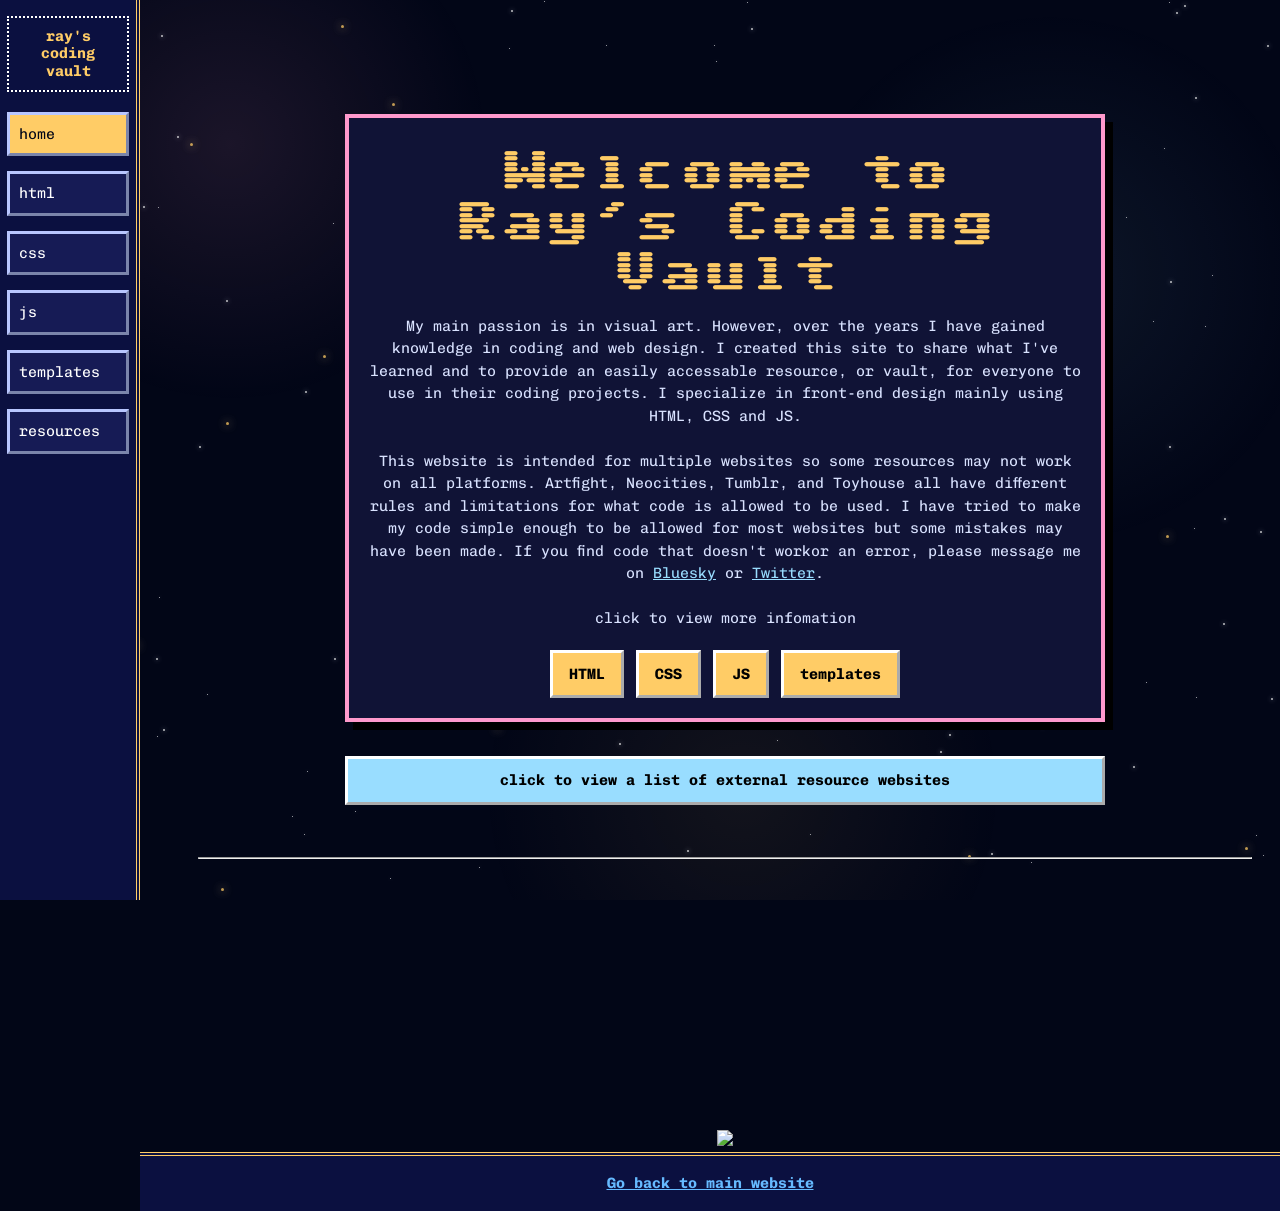
==== index.html @ 34740282 "Update index.html" ====
<!DOCTYPE html>
<html lang="en">
<head>
  <meta charset="UTF-8">
  <meta name="viewport" content="width=device-width, initial-scale=1.0">

  <title>Ray's Coding Vault</title>
<meta name="keywords" content="HTML, CSS, JavaScript, coding resources, beginner coding, website templates, Toyhouse coding, Neocities coding, art fight, af, th, nc, coding tips, web design, front-end development, coding tutorials, coding examples, code snippets, web resources">
  <meta property="og:title" content="Ray's Coding Vault">
  <meta property="og:description" content="A simple coding resource website for HTML, CSS, JS, templates, and web resources.">
  <meta property="og:image" content="assets/Screenshot 2026-05-08 at 1.49.26 AM.png">
  <meta property="og:url" content="https://hanabihenki.github.io/resources/index.html">
  <meta property="og:type" content="website">

  <meta name="twitter:card" content="summary_large_image">
  <meta name="twitter:title" content="Ray's Coding Vault">
  <meta name="twitter:description" content="A coding resource website for HTML, CSS, JS, templates, and web resources.">
  <meta name="twitter:image" content="assets/Screenshot 2026-05-08 at 1.49.26 AM.png">

  <link rel="stylesheet" href="style.css">
</head>
<body>
  <aside class="side-nav">
    <div class="nav-title">Ray's<br>Coding<br>Vault</div>
    <nav>
      <a class="active" href="index.html">home</a>
      <a class="" href="html.html">html</a>
      <a class="" href="css.html">css</a>
      <a class="" href="js.html">js</a>
      <a class="" href="templates.html">templates</a>
      <a class="" href="resources.html">resources</a>
    </nav>
  </aside>
  <div class="page-wrap">
    <main>
      <section class="home-page">
        <div class="welcome-box">
          <h1>Welcome to Ray's Coding Vault</h1>
          <p class="subtitle">
            My main passion is in visual art. However, over the years I have gained knowledge in coding and web design. I created this site to share what I've learned and to provide an easily accessable resource, or vault, for everyone to use in their coding projects. I specialize in front-end design mainly using HTML, CSS and JS.
            
            <br><br>
            This website is intended for multiple websites so some resources may not work on all platforms. Artfight, Neocities, Tumblr, and Toyhouse all have different rules and limitations for what code is allowed to be used. I have tried to make my code simple enough to be allowed for most websites but some mistakes may have been made. If you find code that doesn't workor an error, please message me on <a class="inline-links" href="https://bsky.app/profile/hanabihenki.bsky.social">Bluesky</a> or <a class="inline-links" href="https://x.com/azurazar">Twitter</a>.
            <br><br>
            click to view more infomation
          </p>

          <div class="home-buttons">
            <a href="html.html">HTML</a>
            <a href="css.html">CSS</a>
            <a href="js.html">JS</a>
            <a href="templates.html">templates</a>
          </div>
        </div>
        <a class="resource-bar" href="resources.html">click to view a list of external resource websites</a>
      </section>
      <br> <br>
<hr>
       <br>
    </main>
        <center>
<!-- Start HTML Code --><iframe style="WIDTH:500px;HEIGHT:200px;border:0px;" title="Guestbook" src="https://guestbook.me/start.html?uid=o2p8p86d1zdo" referrerpolicy="unsafe-url"></iframe><div id="sbLinks"><a href="https://guestbook.me">Guestbook Widget</a><br><a href="https://guestbook.me/NgaiChunCheung.png">Thousand Cranes</a>: 11069 Cranes, 161 Days, 22 Cities, Oct 2013 - Aug 2019 by Ngai Chun Cheung<br><a href="https://cheung.me">Ngai Chun Cheung</a>: Ngai Chun Cheung folded more than 10.000 origami cranes in less than 6 years<br><a href="https://www.youtube.com/watch?v=mFNoWV9h2Uo">Thousand Cranes</a>: Leaving a trail of thousand origami cranes by Ngai Chun Cheung (* 1986, Germany)<br><a href="https://www.youtube.com/user/CheungNgaiChun">YouTube</a><br><a href="https://www.facebook.com/ngaichuncheung/">Facebook</a><br><a href="https://x.com/NgaiChunCheung">Twitter/X</a><br><a href="https://checked.me">checked.me by Ngai Chun Cheung</a><br><a href="https://digitalisiert.com">digitalisiert.com by Ngai Chun Cheung</a><br><a href="https://bekleidet.com">bekleidet.com by Ngai Chun Cheung</a><br><a href="https://lounges.me">lounges.me by Ngai Chun Cheung</a></div><script>document.getElementById("sbLinks").style.display='none';</script><!-- End HTML Code -->
<br>
    
<a href="https://visitorbadge.io/status?path=https%3A%2F%2Fhanabihenki.github.io%2Fresources%2Findex.html"><img src="https://api.visitorbadge.io/api/visitors?path=https%3A%2F%2Fhanabihenki.github.io%2Fresources%2Findex.html&label=Total%20Visitors&labelColor=%23697689&countColor=%23263759&style=plastic" /></a>
</center>

    <footer><a href="https://hanabihenki.github.io/site/index.html">Go back to main website</a></footer>
  </div>
  <script src="script.js"></script>
</body>
</html>
---- style.css ----
@import url('https://fonts.googleapis.com/css2?family=Chivo+Mono:wght@400;500;700&family=Sixtyfour&display=swap');

* {
  box-sizing: border-box;
}

html, body {
  margin: 0;
  min-height: 100%;
}

html {
  background: #020617;
}

body {
  background: #020617;
  color: #fff7d6;
  font-family: "Chivo Mono", "Courier New", Courier, monospace;
  font-size: 15px;
  line-height: 1.5;
  cursor: url("data:image/svg+xml,%3Csvg xmlns='http://www.w3.org/2000/svg' width='28' height='28' viewBox='0 0 28 28'%3E%3Cpath fill='%23ffcc66' stroke='%23000' d='M14 1l3.6 8.4 9.1.8-6.9 6 2.1 8.9-7.9-4.7-7.9 4.7 2.1-8.9-6.9-6 9.1-.8z'/%3E%3C/svg%3E") 14 14, auto;
}

body::before {
  content: "";
  position: fixed;
  inset: 0;
  pointer-events: none;
  background:
    radial-gradient(circle at 18% 16%, rgba(255, 153, 204, 0.10), transparent 20%),
    radial-gradient(circle at 82% 31%, rgba(153, 221, 255, 0.08), transparent 22%),
    radial-gradient(circle at 58% 88%, rgba(255, 204, 102, 0.07), transparent 24%);
  z-index: 0;
}

#star-field {
  position: fixed;
  inset: 0;
  pointer-events: none;
  overflow: hidden;
  z-index: 0;
}

.star {
  position: absolute;
  width: var(--star-size, 2px);
  height: var(--star-size, 2px);
  background: #ffffff;
  border-radius: 50%;
  opacity: 0.75;
  box-shadow: 0 0 5px #ffffff;
  animation: star-flicker var(--star-speed, 2.5s) ease-in-out infinite alternate;
  animation-delay: var(--star-delay, 0s);
}

.star.big-star {
  background: #ffcc66;
  box-shadow: 0 0 8px #ffcc66, 0 0 14px #ffffff;
}

@keyframes star-flicker {
  0% { opacity: 0.12; transform: scale(0.7); }
  35% { opacity: 0.95; transform: scale(1.2); }
  65% { opacity: 0.38; transform: scale(0.92); }
  100% { opacity: 0.78; transform: scale(1.05); }
}

a, button {
  cursor: url("data:image/svg+xml,%3Csvg xmlns='http://www.w3.org/2000/svg' width='28' height='28' viewBox='0 0 28 28'%3E%3Cpath fill='%23ff99cc' stroke='%23000' d='M14 1l3.6 8.4 9.1.8-6.9 6 2.1 8.9-7.9-4.7-7.9 4.7 2.1-8.9-6.9-6 9.1-.8z'/%3E%3C/svg%3E") 14 14, pointer;
}

.side-nav {
  width: 140px;
  min-height: 100vh;
  position: fixed;
  left: 0;
  top: 0;
  background: #0b1040;
  border-right: 4px double #ffcc66;
  padding: 8px 7px;
  text-transform: lowercase;
  z-index: 3;
}

.nav-title {
  color: #ffcc66;
  font-weight: bold;
  text-align: center;
  margin: 8px 0 20px;
  border: 2px dotted #ffffff;
  padding: 10px;
  line-height: 1.15;
}

.side-nav a {
  display: block;
  color: #ffffff;
  background: #161b55;
  border: 3px outset #b8c6ff;
  padding: 8px 9px;
  margin-bottom: 15px;
  text-decoration: none;
}

.side-nav a:hover,
.side-nav a.active {
  color: #020617;
  background: #ffcc66;
}

.page-wrap {
  position: relative;
  z-index: 1;
  margin-left: 170px;
  width: calc(100% - 170px);
  min-height: 100vh;
  display: flex;
  flex-direction: column;
}

main {
  flex: 1;
  padding: 34px 28px;
}

.welcome-box {
  max-width: 760px;
  margin: 80px auto 34px;
  text-align: center;
  background: #101336;
  border: 4px solid #ff99cc;
  padding: 20px;
  box-shadow: 8px 8px 0 #000000;
}

.welcome-box h1 {
  font-family: "Sixtyfour", "Chivo Mono", "Courier New", monospace;
  font-size: 44px;
  margin: 10px 0;
  color: #ffcc66;
  line-height: 1.15;
  letter-spacing: 1px;
}

.subtitle {
  color: #d9e2ff;
  margin-bottom: 20px;
}

.home-buttons {
  display: flex;
  justify-content: center;
  flex-wrap: wrap;
  gap: 12px;
}

.home-buttons a,
.resource-bar {
  color: #000000;
  background: #ffcc66;
  border: 3px outset #ffffff;
  padding: 10px 16px;
  text-decoration: none;
  font-weight: bold;
}

.home-buttons a {
  position: relative;
  overflow: hidden;
  transition: transform 0.18s ease, background-color 0.18s ease, box-shadow 0.18s ease;
}

.home-buttons a::before {
  content: "★";
  position: absolute;
  left: -18px;
  top: 50%;
  color: #ffffff;
  text-shadow: 0 0 6px #ffffff;
  transform: translateY(-50%);
}

.home-buttons a:hover,
.home-buttons a:focus-visible {
  background: #ff99cc;
  transform: translateY(-4px) rotate(-2deg);
  box-shadow: 4px 4px 0 #000000, 0 0 12px #ffcc66;
}

/* .home-buttons a:hover::before,
.home-buttons a:focus-visible::before {
  animation: star-slide 0.7s linear infinite;
}

@keyframes star-slide {
  from { left: -18px; }
  to { left: calc(100% + 10px); }
} */

.resource-bar {
  display: block;
  max-width: 760px;
  margin: 0 auto;
  text-align: center;
  background: #99ddff;
}

.resource-bar:hover,
.resource-bar:focus-visible {
  background: #ffcc66;
  outline: 2px dotted #ffffff;
  outline-offset: 4px;
}

.page-title {
  font-family: "Sixtyfour", "Chivo Mono", "Courier New", monospace;
  text-align: center;
  font-size: 56px;
  margin: 12px auto;
  letter-spacing: 2px;
  text-transform: uppercase;
  text-shadow: 3px 3px #000000;
  line-height: 1.1;
}

.html-title { color: #ff9966; }
.css-title { color: #99ddff; }
.js-title { color: #fff066; }
.templates-title { color: #d6a0ff; }
.resources-title { color: #99ffcc; }

.intro {
  max-width: 860px;
  margin: 0 auto 30px;
  background: #101336;
  border: 2px dotted #ffffff;
  padding: 12px;
  line-height: 1.5;
}

.card-grid {
  display: grid;
  grid-template-columns: 1fr;
  gap: 28px;
}

@media (min-width: 701px) {
  .card-grid {
    grid-template-columns: repeat(2, minmax(0, 1fr));
    gap: 30px;
  }
}

@media (min-width: 1400px) {
  .card-grid {
    grid-template-columns: repeat(3, minmax(0, 1fr));
    gap: 32px;
  }
}

.code-card {
  background: #101336;
  border: 4px solid #ffffff;
  padding: 10px;
}

.code-card.html { border-color: #ff9966; }
.code-card.css { border-color: #99ddff; }
.code-card.js { border-color: #fff066; }
.code-card.templates { border-color: #d6a0ff; }

.inner-border {
  min-height: 100%;
  border: 2px dotted #ffffff;
  padding: 16px;
}

.code-card h2 {
  text-align: left;
  margin: 0 0 10px;
  font-size: 20px;
  color: #ffcc66;
}

.code-card p {
  color: #f5edff;
  line-height: 1.45;
}

.sample-image {
  display: block;
  width: 100%;
  max-height: 220px;
  overflow: auto;
  object-fit: cover;
  border: 2px solid #99ddff;
  margin: 14px 0;
  background: #353e66;
  padding: 12px;
}

.code-box {
  display: block;
  width: 100%;
  text-align: left;
  color: #d6ffd6;
  background: #020617;
  border: 2px inset #99ddff;
  padding: 10px;
  margin-top: 14px;
  font-family: "Courier New", Courier, monospace;
}

.code-box:hover,
.code-box:focus-visible {
  outline: 2px dotted #ffcc66;
  outline-offset: 3px;
}

.copy-note {
  display: block;
  color: #ffcc66;
  font-size: 12px;
  margin-bottom: 6px;
  font-family: "Chivo Mono", "Courier New", Courier, monospace;
}

pre {
  white-space: pre-wrap;
  word-break: break-word;
  margin: 0;
  font-size: 13px;
}

.resource-list {
  max-width: 900px;
  margin: 0 auto;
}

.resource-box {
  background: #101336;
  border: 3px solid #99ffcc;
  margin-bottom: 14px;
  padding: 12px;
}

.resource-box h2 {
  margin: 0 0 8px;
  color: #ffcc66;
  text-transform: lowercase;
}

.resource-box a {
  color: #99ddff;
}

.resource-box a:hover {
  background: #ffcc66;
  color: #000000;
}

footer {
  text-align: center;
  padding: 16px;
  background: #0b1040;
  border-top: 4px double #ffcc66;
  margin-left: -30px;
}

footer a {
  color: #66baff;
  font-weight: bold;
}

@media (max-width: 700px) {
  body {
    font-size: 14px;
  }

  .side-nav {
    position: static;
    width: 100%;
    min-height: auto;
    border-right: 0;
    border-bottom: 4px double #ffcc66;
  }

  .nav-title {
    margin: 4px 0 12px;
  }

  .side-nav nav {
    display: grid;
    grid-template-columns: 1fr 1fr 1fr;
    gap: 4px;
  }

  .side-nav a {
    margin-bottom: 0;
    text-align: center;
    padding: 7px 8px;
  }

  .page-wrap {
    margin-left: 0;
    width: 100%;
  }

  footer {
    margin-left: 0;
  }

  main {
    padding: 22px 12px;
  }

  .welcome-box {
    margin: 28px auto 22px;
    padding: 14px;
    box-shadow: 5px 5px 0 #000000;
  }

  .welcome-box h1,
  .page-title {
    font-size: 31px;
  }

  .home-buttons {
    display: grid;
    grid-template-columns: 1fr;
  }

  .home-buttons a,
  .resource-bar {
    width: 100%;
    display: block;
  }

  .card-grid {
    grid-template-columns: 1fr;
    gap: 22px;
  }

  .sample-image {
    max-height: 260px;
  }
}

@media (max-width: 390px) {
  .side-nav nav {
    grid-template-columns: 1fr;
  }

  .welcome-box h1,
  .page-title {
    font-size: 26px;
  }
}

@media (prefers-reduced-motion: reduce) {
  .star,
  .home-buttons a,
  .home-buttons a::before {
    animation: none !important;
    transition: none !important;
  }
}

/* link colors when using a href tag in the html */

.inline-links {
  color: #99ddff;
}

.inline-links:visited {
  color: #d6a0ff;
}

.inline-links:hover {
  color: #ffcc66;
  background: #0b1040;
}

.inline-links:active {
  color: #ff99cc;
}


.code-details {
  margin-top: 14px;
}

.code-details summary {
  display: inline-block;
  background: #18245c;
  color: #ffcc66;
  border: 2px outset #99ddff;
  padding: 8px 12px;
  font-weight: bold;
  cursor: pointer;
}

.code-details summary:hover {
  background: #24327a;
  color: #ffffff;
}

.code-details .code-box {
  margin-top: 10px;
}
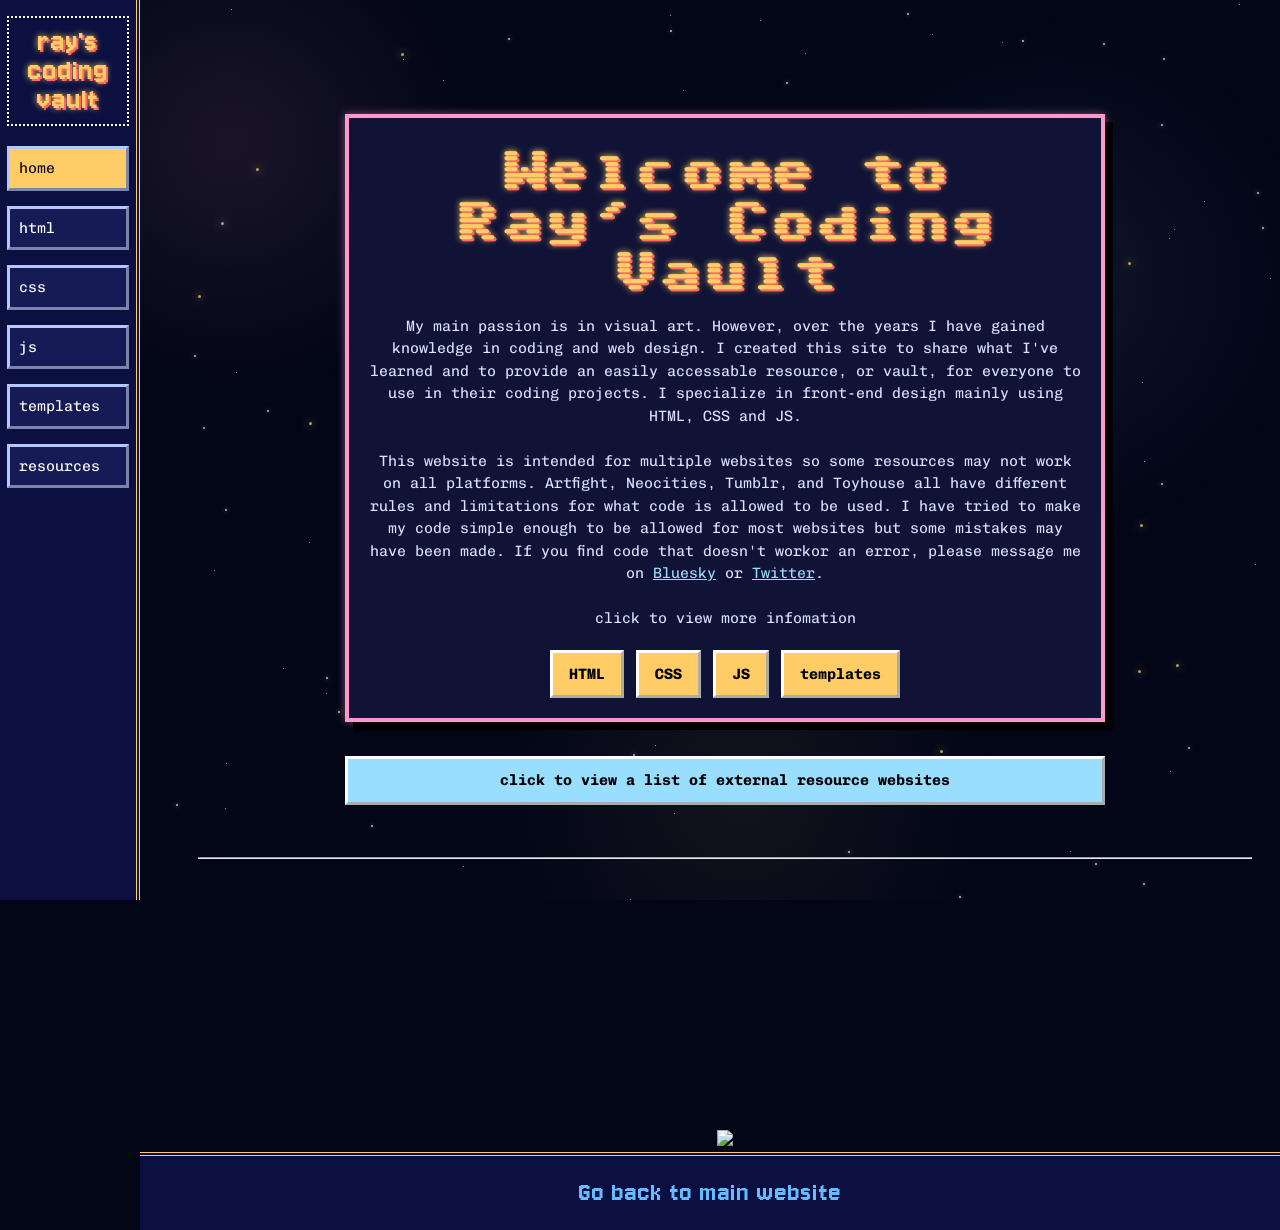
==== commit 76916e36: "commit" ====
--- a/index.html
+++ b/index.html
@@ -3,6 +3,9 @@
 <head>
   <meta charset="UTF-8">
   <meta name="viewport" content="width=device-width, initial-scale=1.0">
+
+  <link rel="icon" href="assets/raylogo-32.png" type="image/png">
+<link rel="apple-touch-icon" href="assets/raylogo-180.png">
 
   <title>Ray's Coding Vault</title>
 <meta name="keywords" content="HTML, CSS, JavaScript, coding resources, beginner coding, website templates, Toyhouse coding, Neocities coding, art fight, af, th, nc, coding tips, web design, front-end development, coding tutorials, coding examples, code snippets, web resources">
@@ -69,4 +72,4 @@
   </div>
   <script src="script.js"></script>
 </body>
-</html>
+</html>
--- a/style.css
+++ b/style.css
@@ -1,4 +1,4 @@
-@import url('https://fonts.googleapis.com/css2?family=Chivo+Mono:wght@400;500;700&family=Sixtyfour&display=swap');
+@import url('https://fonts.googleapis.com/css2?family=Chivo+Mono:wght@400;500;700&family=Jersey+10&family=Sixtyfour&display=swap');
 
 * {
   box-sizing: border-box;
@@ -85,12 +85,16 @@
 
 .nav-title {
   color: #ffcc66;
-  font-weight: bold;
+  font-family: "Jersey 10", "Chivo Mono", "Courier New", monospace;
+  font-size: 32px;
+  font-weight: normal;
   text-align: center;
+  text-shadow: #ff6666 2px 2px, #ffcc66 0 0 6px;
   margin: 8px 0 20px;
   border: 2px dotted #ffffff;
   padding: 10px;
-  line-height: 1.15;
+  line-height: 0.9;
+  letter-spacing: 1px;
 }
 
 .side-nav a {
@@ -131,7 +135,10 @@
   background: #101336;
   border: 4px solid #ff99cc;
   padding: 20px;
-  box-shadow: 8px 8px 0 #000000;
+  box-shadow:
+    8px 8px 0 #000000,
+    0 0 8px rgba(255, 153, 204, 0.45);
+  animation: border-glow 5s linear infinite;
 }
 
 .welcome-box h1 {
@@ -139,8 +146,11 @@
   font-size: 44px;
   margin: 10px 0;
   color: #ffcc66;
+  
   line-height: 1.15;
   letter-spacing: 1px;
+  text-shadow: #ff6666 2px 2px, #ffcc66 0 0 6px;
+
 }
 
 .subtitle {
@@ -220,7 +230,9 @@
   margin: 12px auto;
   letter-spacing: 2px;
   text-transform: uppercase;
-  text-shadow: 3px 3px #000000;
+  text-shadow:
+    3px 3px #000000,
+    0 0 5px currentColor;
   line-height: 1.1;
 }
 
@@ -262,7 +274,39 @@
 .code-card {
   background: #101336;
   border: 4px solid #ffffff;
-  padding: 10px;
+  padding: 5px;
+  box-shadow:
+    0 0 6px rgba(255, 255, 255, 0.22),
+    0 0 10px rgba(255, 204, 102, 0.22);
+  animation: border-glow 5s linear infinite;
+}
+
+@keyframes border-glow {
+  0% {
+    box-shadow:
+      0 0 5px rgba(255, 153, 204, 0.45),
+      0 0 10px rgba(255, 153, 204, 0.22);
+  }
+  25% {
+    box-shadow:
+      0 0 5px rgba(255, 204, 102, 0.45),
+      0 0 10px rgba(255, 204, 102, 0.22);
+  }
+  50% {
+    box-shadow:
+      0 0 5px rgba(153, 221, 255, 0.45),
+      0 0 10px rgba(153, 221, 255, 0.22);
+  }
+  75% {
+    box-shadow:
+      0 0 5px rgba(214, 160, 255, 0.45),
+      0 0 10px rgba(214, 160, 255, 0.22);
+  }
+  100% {
+    box-shadow:
+      0 0 5px rgba(255, 153, 204, 0.45),
+      0 0 10px rgba(255, 153, 204, 0.22);
+  }
 }
 
 .code-card.html { border-color: #ff9966; }
@@ -281,6 +325,9 @@
   margin: 0 0 10px;
   font-size: 20px;
   color: #ffcc66;
+  text-shadow:
+    2px 2px #000000,
+    0 0 4px #ffcc66;
 }
 
 .code-card p {
@@ -366,11 +413,20 @@
   background: #0b1040;
   border-top: 4px double #ffcc66;
   margin-left: -30px;
+  font-family: "Jersey 10", "Chivo Mono", "Courier New", monospace;
+  font-size: 28px;
+  letter-spacing: 1px;
 }
 
 footer a {
   color: #66baff;
-  font-weight: bold;
+  font-weight: normal;
+  text-decoration: none;
+}
+
+footer a:hover {
+  color: #ffcc66;
+  text-decoration: underline;
 }
 
 @media (max-width: 700px) {
@@ -418,7 +474,9 @@
   .welcome-box {
     margin: 28px auto 22px;
     padding: 14px;
-    box-shadow: 5px 5px 0 #000000;
+    box-shadow:
+      5px 5px 0 #000000,
+      0 0 7px rgba(255, 153, 204, 0.35);
   }
 
   .welcome-box h1,
@@ -461,7 +519,9 @@
 @media (prefers-reduced-motion: reduce) {
   .star,
   .home-buttons a,
-  .home-buttons a::before {
+  .home-buttons a::before,
+  .welcome-box,
+  .code-card {
     animation: none !important;
     transition: none !important;
   }
@@ -485,7 +545,6 @@
 .inline-links:active {
   color: #ff99cc;
 }
-
 
 .code-details {
   margin-top: 14px;
@@ -508,4 +567,33 @@
 
 .code-details .code-box {
   margin-top: 10px;
+}
+
+.resource-jump-buttons {
+  max-width: 900px;
+  margin: 0 auto 24px;
+  text-align: center;
+  background: #101336;
+  border: 2px dotted #ffcc66;
+  padding: 12px;
+}
+
+.resource-jump-buttons a {
+  display: inline-block;
+  color: #020617;
+  background: #99ddff;
+  border: 3px outset #ffffff;
+  padding: 8px 10px;
+  margin: 4px;
+  text-decoration: none;
+  font-weight: bold;
+  transition: transform 0.18s ease, background-color 0.18s ease, box-shadow 0.18s ease;
+}
+
+.resource-jump-buttons a:hover,
+.resource-jump-buttons a:focus-visible {
+  background: #ff99cc;
+  color: #000000;
+  transform: translateY(-4px) rotate(-2deg);
+  box-shadow: 4px 4px 0 #000000, 0 0 12px #ffcc66;
 }
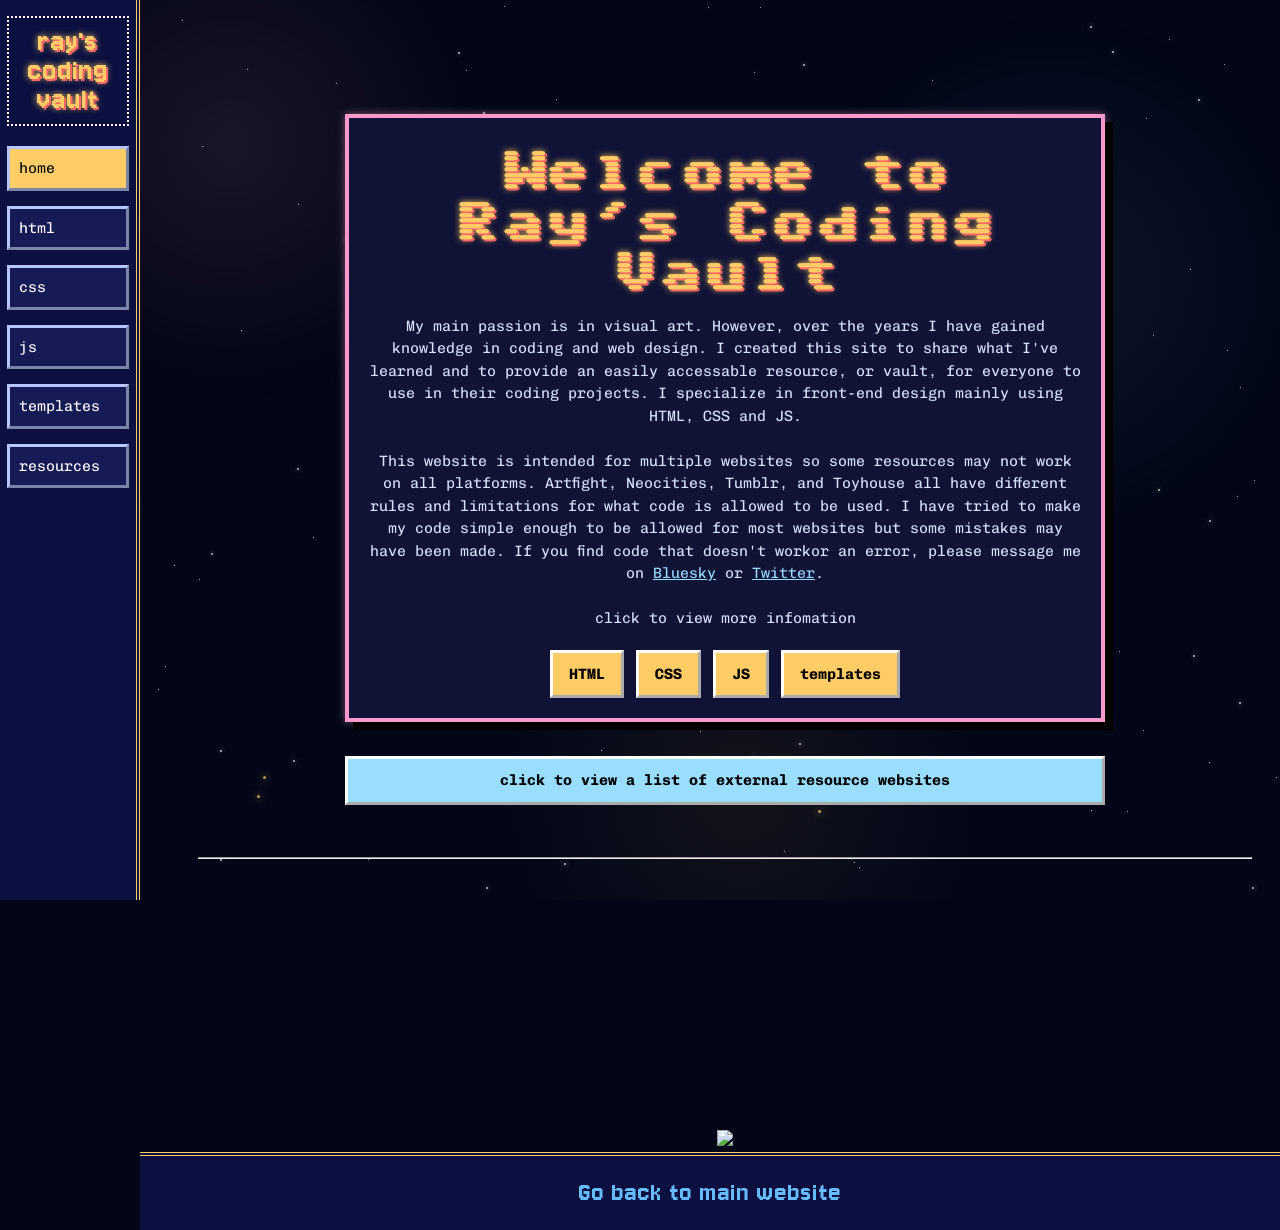
==== commit 7d6b54c4: "Update index.html" ====
--- a/index.html
+++ b/index.html
@@ -68,8 +68,15 @@
 <a href="https://visitorbadge.io/status?path=https%3A%2F%2Fhanabihenki.github.io%2Fresources%2Findex.html"><img src="https://api.visitorbadge.io/api/visitors?path=https%3A%2F%2Fhanabihenki.github.io%2Fresources%2Findex.html&label=Total%20Visitors&labelColor=%23697689&countColor=%23263759&style=plastic" /></a>
 </center>
 
-    <footer><a href="https://hanabihenki.github.io/site/index.html">Go back to main website</a></footer>
+    <footer>
+      <a href="https://hanabihenki.github.io/site/index.html">Go back to main website</a>
+    </footer>
   </div>
+
+  <a class="back-to-top" href="#top" title="Back to top">
+    <i class="fa-solid fa-circle-arrow-up"></i>
+  </a>
+
   <script src="script.js"></script>
 </body>
-</html>+</html>
--- a/style.css
+++ b/style.css
@@ -596,4 +596,33 @@
   color: #000000;
   transform: translateY(-4px) rotate(-2deg);
   box-shadow: 4px 4px 0 #000000, 0 0 12px #ffcc66;
-}+}
+
+.back-to-top {
+  position: fixed;
+  right: 18px;
+  bottom: 18px;
+  z-index: 10;
+  color: #ffcc66;
+  background: none;
+  border: none;
+  padding: 0;
+  font-size: 34px;
+  text-decoration: none;
+  text-shadow:
+    2px 2px #000000,
+    0 0 6px #ffcc66,
+    0 0 12px #ff99cc;
+  transition: transform 0.18s ease, color 0.18s ease, text-shadow 0.18s ease;
+}
+
+.back-to-top:hover,
+.back-to-top:focus-visible {
+  color: #ff99cc;
+  background: none;
+  transform: translateY(-4px) rotate(-8deg);
+  text-shadow:
+    2px 2px #000000,
+    0 0 8px #ff99cc,
+    0 0 14px #ffcc66;
+}
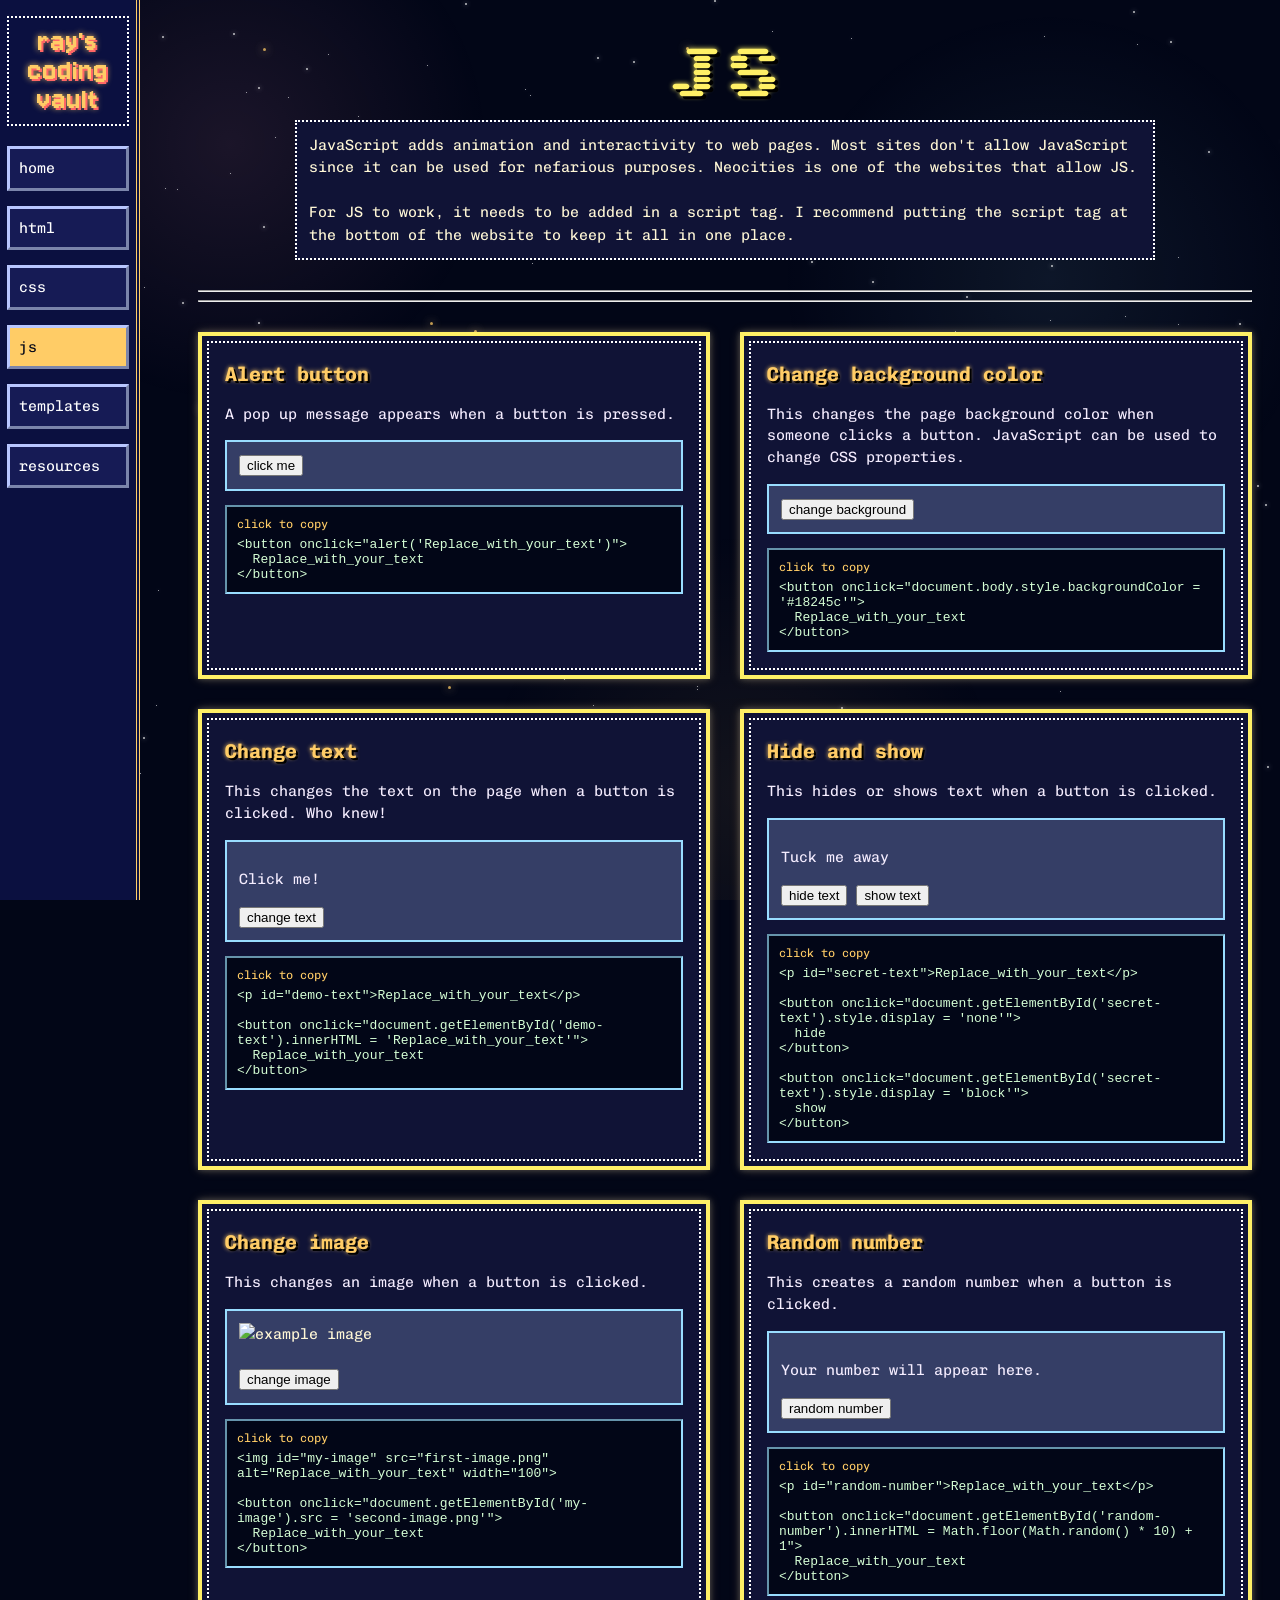
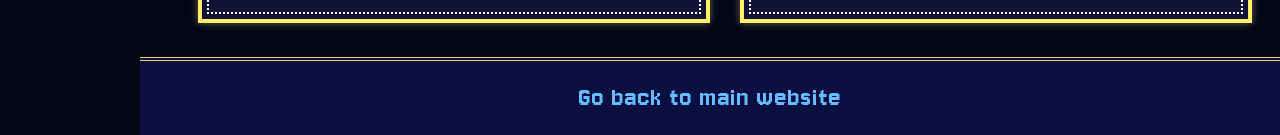
==== commit 8bc3492d: "Update index.html with JavaScript examples" ====
--- a/index.html
+++ b/index.html
@@ -4,70 +4,193 @@
   <meta charset="UTF-8">
   <meta name="viewport" content="width=device-width, initial-scale=1.0">
 
-  <link rel="icon" href="assets/raylogo-32.png" type="image/png">
+<link rel="icon" href="assets/raylogo-32.png" type="image/png">
 <link rel="apple-touch-icon" href="assets/raylogo-180.png">
 
   <title>Ray's Coding Vault</title>
-<meta name="keywords" content="HTML, CSS, JavaScript, coding resources, beginner coding, website templates, Toyhouse coding, Neocities coding, art fight, af, th, nc, coding tips, web design, front-end development, coding tutorials, coding examples, code snippets, web resources">
+  <meta name="keywords" content="HTML, CSS, JavaScript, coding resources, beginner coding, website templates, Toyhouse coding, Neocities coding, art fight, af, th, nc, coding tips, web design, front-end development, coding tutorials, coding examples, code snippets, web resources">
   <meta property="og:title" content="Ray's Coding Vault">
   <meta property="og:description" content="A simple coding resource website for HTML, CSS, JS, templates, and web resources.">
-  <meta property="og:image" content="assets/Screenshot 2026-05-08 at 1.49.26 AM.png">
+  <meta property="og:image" content="assets/Screenshot 2026-05-08 at 1.49.26 AM.png">
   <meta property="og:url" content="https://hanabihenki.github.io/resources/index.html">
   <meta property="og:type" content="website">
 
   <meta name="twitter:card" content="summary_large_image">
   <meta name="twitter:title" content="Ray's Coding Vault">
   <meta name="twitter:description" content="A coding resource website for HTML, CSS, JS, templates, and web resources.">
-  <meta name="twitter:image" content="assets/Screenshot 2026-05-08 at 1.49.26 AM.png">
+  <meta name="twitter:image" content="assets/Screenshot 2026-05-08 at 1.49.26 AM.png">
 
   <link rel="stylesheet" href="style.css">
 </head>
 <body>
+  <div id="star-field"></div>
+
   <aside class="side-nav">
     <div class="nav-title">Ray's<br>Coding<br>Vault</div>
     <nav>
-      <a class="active" href="index.html">home</a>
+      <a class="" href="index.html">home</a>
       <a class="" href="html.html">html</a>
       <a class="" href="css.html">css</a>
-      <a class="" href="js.html">js</a>
+      <a class="active" href="js.html">js</a>
       <a class="" href="templates.html">templates</a>
       <a class="" href="resources.html">resources</a>
     </nav>
   </aside>
+
   <div class="page-wrap">
     <main>
-      <section class="home-page">
-        <div class="welcome-box">
-          <h1>Welcome to Ray's Coding Vault</h1>
-          <p class="subtitle">
-            My main passion is in visual art. However, over the years I have gained knowledge in coding and web design. I created this site to share what I've learned and to provide an easily accessable resource, or vault, for everyone to use in their coding projects. I specialize in front-end design mainly using HTML, CSS and JS.
-            
-            <br><br>
-            This website is intended for multiple websites so some resources may not work on all platforms. Artfight, Neocities, Tumblr, and Toyhouse all have different rules and limitations for what code is allowed to be used. I have tried to make my code simple enough to be allowed for most websites but some mistakes may have been made. If you find code that doesn't workor an error, please message me on <a class="inline-links" href="https://bsky.app/profile/hanabihenki.bsky.social">Bluesky</a> or <a class="inline-links" href="https://x.com/azurazar">Twitter</a>.
-            <br><br>
-            click to view more infomation
-          </p>
-
-          <div class="home-buttons">
-            <a href="html.html">HTML</a>
-            <a href="css.html">CSS</a>
-            <a href="js.html">JS</a>
-            <a href="templates.html">templates</a>
-          </div>
-        </div>
-        <a class="resource-bar" href="resources.html">click to view a list of external resource websites</a>
-      </section>
-      <br> <br>
-<hr>
-       <br>
+      <h1 class="page-title js-title">JS</h1>
+      <p class="intro">JavaScript adds animation and interactivity to web pages. Most sites don't allow JavaScript since it can be used for nefarious purposes. Neocities is one of the websites that allow JS.
+<br><br>
+For JS to work, it needs to be added in a script tag. I recommend putting the script tag at the bottom of the website to keep it all in one place.
+      </p>
+
+      <hr><hr><br>
+
+      <div class="card-grid">
+
+        <article class="code-card js">
+          <div class="inner-border">
+            <h2>Alert button</h2>
+            <p>A pop up message appears when a button is pressed.</p>
+
+            <div class="sample-image">
+              <button type="button" onclick="alert('Ahh! Scary pop up!')">
+                click me
+              </button>
+            </div>
+
+            <button class="code-box" type="button">
+              <span class="copy-note">click to copy</span>
+              <pre><code>&lt;button onclick=&quot;alert('Replace_with_your_text')&quot;&gt;
+  Replace_with_your_text
+&lt;/button&gt;</code></pre>
+            </button>
+          </div>
+        </article>
+
+        <article class="code-card js">
+          <div class="inner-border">
+            <h2>Change background color</h2>
+            <p>This changes the page background color when someone clicks a button. JavaScript can be used to change CSS properties.</p>
+
+            <div class="sample-image">
+              <button type="button" onclick="document.body.style.backgroundColor = '#18245c'">
+                change background
+              </button>
+            </div>
+
+            <button class="code-box" type="button">
+              <span class="copy-note">click to copy</span>
+              <pre><code>&lt;button onclick=&quot;document.body.style.backgroundColor = '#18245c'&quot;&gt;
+  Replace_with_your_text
+&lt;/button&gt;</code></pre>
+            </button>
+          </div>
+        </article>
+
+        <article class="code-card js">
+          <div class="inner-border">
+            <h2>Change text</h2>
+            <p>This changes the text on the page when a button is clicked. Who knew!</p>
+
+            <div class="sample-image">
+              <p id="demo-text">Click me!</p>
+              <button type="button" onclick="document.getElementById('demo-text').innerHTML = 'Ahhh! No! Change it back!'">
+                change text
+              </button>
+            </div>
+
+            <button class="code-box" type="button">
+              <span class="copy-note">click to copy</span>
+              <pre><code>&lt;p id=&quot;demo-text&quot;&gt;Replace_with_your_text&lt;/p&gt;
+
+&lt;button onclick=&quot;document.getElementById('demo-text').innerHTML = 'Replace_with_your_text'&quot;&gt;
+  Replace_with_your_text
+&lt;/button&gt;</code></pre>
+            </button>
+          </div>
+        </article>
+
+        <article class="code-card js">
+          <div class="inner-border">
+            <h2>Hide and show</h2>
+            <p>This hides or shows text when a button is clicked.</p>
+
+            <div class="sample-image">
+              <p id="secret-text">Tuck me away</p>
+              <button type="button" onclick="document.getElementById('secret-text').style.display = 'none'">
+                hide text
+              </button>
+              <button type="button" onclick="document.getElementById('secret-text').style.display = 'block'">
+                show text
+              </button>
+            </div>
+
+            <button class="code-box" type="button">
+              <span class="copy-note">click to copy</span>
+              <pre><code>&lt;p id=&quot;secret-text&quot;&gt;Replace_with_your_text&lt;/p&gt;
+
+&lt;button onclick=&quot;document.getElementById('secret-text').style.display = 'none'&quot;&gt;
+  hide
+&lt;/button&gt;
+
+&lt;button onclick=&quot;document.getElementById('secret-text').style.display = 'block'&quot;&gt;
+  show
+&lt;/button&gt;</code></pre>
+            </button>
+          </div>
+        </article>
+
+        <article class="code-card js">
+          <div class="inner-border">
+            <h2>Change image</h2>
+            <p>This changes an image when a button is clicked. </p>
+
+            <div class="sample-image">
+              <img id="change-image-demo" src="https://hanabihenki.github.io/site/assets/classy-wink-stay-classy.gif" alt="example image" width="100">
+              <br><br>
+              <button type="button" onclick="document.getElementById('change-image-demo').src = 'https://static.wikia.nocookie.net/jerma-lore/images/e/ef/Soypogsundae.png'">
+                change image
+              </button>
+            </div>
+
+            <button class="code-box" type="button">
+              <span class="copy-note">click to copy</span>
+              <pre><code>&lt;img id=&quot;my-image&quot; src=&quot;first-image.png&quot; alt=&quot;Replace_with_your_text&quot; width=&quot;100&quot;&gt;
+
+&lt;button onclick=&quot;document.getElementById('my-image').src = 'second-image.png'&quot;&gt;
+  Replace_with_your_text
+&lt;/button&gt;</code></pre>
+            </button>
+          </div>
+        </article>
+
+        <article class="code-card js">
+          <div class="inner-border">
+            <h2>Random number</h2>
+            <p>This creates a random number when a button is clicked.</p>
+
+            <div class="sample-image">
+              <p id="random-number">Your number will appear here.</p>
+              <button type="button" onclick="document.getElementById('random-number').innerHTML = Math.floor(Math.random() * 10) + 1">
+                random number
+              </button>
+            </div>
+
+            <button class="code-box" type="button">
+              <span class="copy-note">click to copy</span>
+              <pre><code>&lt;p id=&quot;random-number&quot;&gt;Replace_with_your_text&lt;/p&gt;
+
+&lt;button onclick=&quot;document.getElementById('random-number').innerHTML = Math.floor(Math.random() * 10) + 1&quot;&gt;
+  Replace_with_your_text
+&lt;/button&gt;</code></pre>
+            </button>
+          </div>
+        </article>
+
+      </div>
     </main>
-        <center>
-<!-- Start HTML Code --><iframe style="WIDTH:500px;HEIGHT:200px;border:0px;" title="Guestbook" src="https://guestbook.me/start.html?uid=o2p8p86d1zdo" referrerpolicy="unsafe-url"></iframe><div id="sbLinks"><a href="https://guestbook.me">Guestbook Widget</a><br><a href="https://guestbook.me/NgaiChunCheung.png">Thousand Cranes</a>: 11069 Cranes, 161 Days, 22 Cities, Oct 2013 - Aug 2019 by Ngai Chun Cheung<br><a href="https://cheung.me">Ngai Chun Cheung</a>: Ngai Chun Cheung folded more than 10.000 origami cranes in less than 6 years<br><a href="https://www.youtube.com/watch?v=mFNoWV9h2Uo">Thousand Cranes</a>: Leaving a trail of thousand origami cranes by Ngai Chun Cheung (* 1986, Germany)<br><a href="https://www.youtube.com/user/CheungNgaiChun">YouTube</a><br><a href="https://www.facebook.com/ngaichuncheung/">Facebook</a><br><a href="https://x.com/NgaiChunCheung">Twitter/X</a><br><a href="https://checked.me">checked.me by Ngai Chun Cheung</a><br><a href="https://digitalisiert.com">digitalisiert.com by Ngai Chun Cheung</a><br><a href="https://bekleidet.com">bekleidet.com by Ngai Chun Cheung</a><br><a href="https://lounges.me">lounges.me by Ngai Chun Cheung</a></div><script>document.getElementById("sbLinks").style.display='none';</script><!-- End HTML Code -->
-<br>
-    
-<a href="https://visitorbadge.io/status?path=https%3A%2F%2Fhanabihenki.github.io%2Fresources%2Findex.html"><img src="https://api.visitorbadge.io/api/visitors?path=https%3A%2F%2Fhanabihenki.github.io%2Fresources%2Findex.html&label=Total%20Visitors&labelColor=%23697689&countColor=%23263759&style=plastic" /></a>
-</center>
-
     <footer>
       <a href="https://hanabihenki.github.io/site/index.html">Go back to main website</a>
     </footer>
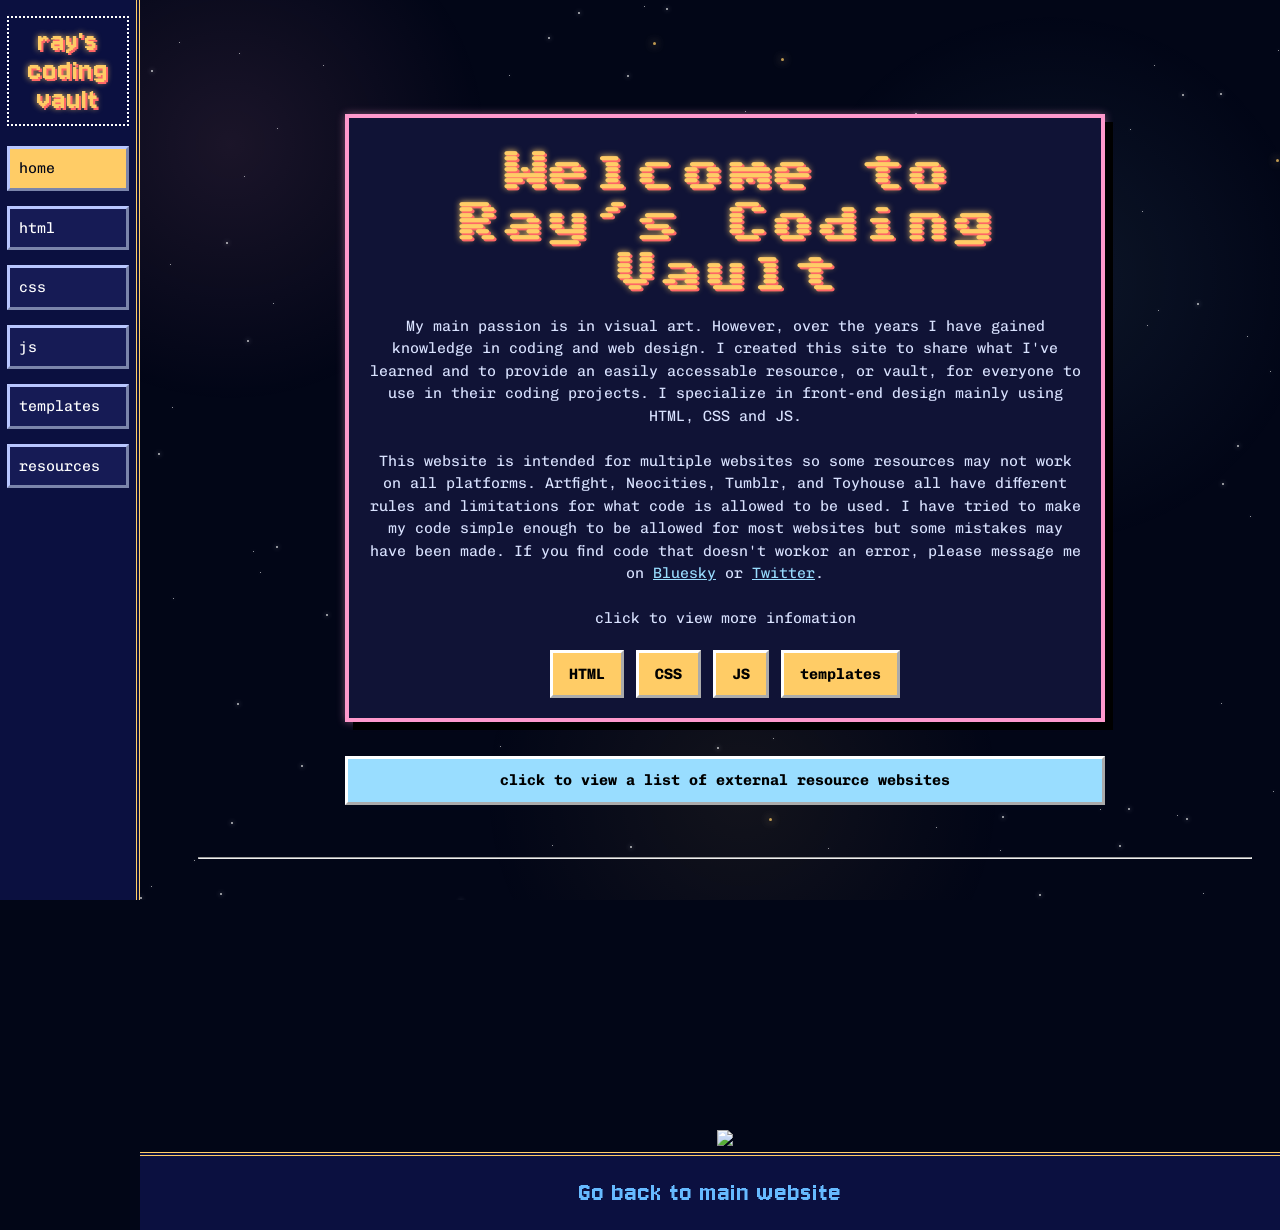
==== commit bc91b8d1: "Update index.html" ====
--- a/index.html
+++ b/index.html
@@ -4,193 +4,70 @@
   <meta charset="UTF-8">
   <meta name="viewport" content="width=device-width, initial-scale=1.0">
 
-<link rel="icon" href="assets/raylogo-32.png" type="image/png">
+  <link rel="icon" href="assets/raylogo-32.png" type="image/png">
 <link rel="apple-touch-icon" href="assets/raylogo-180.png">
 
   <title>Ray's Coding Vault</title>
-  <meta name="keywords" content="HTML, CSS, JavaScript, coding resources, beginner coding, website templates, Toyhouse coding, Neocities coding, art fight, af, th, nc, coding tips, web design, front-end development, coding tutorials, coding examples, code snippets, web resources">
+<meta name="keywords" content="HTML, CSS, JavaScript, coding resources, beginner coding, website templates, Toyhouse coding, Neocities coding, art fight, af, th, nc, coding tips, web design, front-end development, coding tutorials, coding examples, code snippets, web resources">
   <meta property="og:title" content="Ray's Coding Vault">
   <meta property="og:description" content="A simple coding resource website for HTML, CSS, JS, templates, and web resources.">
-  <meta property="og:image" content="assets/Screenshot 2026-05-08 at 1.49.26 AM.png">
+  <meta property="og:image" content="assets/Screenshot 2026-05-08 at 1.49.26 AM.png">
   <meta property="og:url" content="https://hanabihenki.github.io/resources/index.html">
   <meta property="og:type" content="website">
 
   <meta name="twitter:card" content="summary_large_image">
   <meta name="twitter:title" content="Ray's Coding Vault">
   <meta name="twitter:description" content="A coding resource website for HTML, CSS, JS, templates, and web resources.">
-  <meta name="twitter:image" content="assets/Screenshot 2026-05-08 at 1.49.26 AM.png">
+  <meta name="twitter:image" content="assets/Screenshot 2026-05-08 at 1.49.26 AM.png">
 
   <link rel="stylesheet" href="style.css">
 </head>
 <body>
-  <div id="star-field"></div>
-
   <aside class="side-nav">
     <div class="nav-title">Ray's<br>Coding<br>Vault</div>
     <nav>
-      <a class="" href="index.html">home</a>
+      <a class="active" href="index.html">home</a>
       <a class="" href="html.html">html</a>
       <a class="" href="css.html">css</a>
-      <a class="active" href="js.html">js</a>
+      <a class="" href="js.html">js</a>
       <a class="" href="templates.html">templates</a>
       <a class="" href="resources.html">resources</a>
     </nav>
   </aside>
-
   <div class="page-wrap">
     <main>
-      <h1 class="page-title js-title">JS</h1>
-      <p class="intro">JavaScript adds animation and interactivity to web pages. Most sites don't allow JavaScript since it can be used for nefarious purposes. Neocities is one of the websites that allow JS.
-<br><br>
-For JS to work, it needs to be added in a script tag. I recommend putting the script tag at the bottom of the website to keep it all in one place.
-      </p>
+      <section class="home-page">
+        <div class="welcome-box">
+          <h1>Welcome to Ray's Coding Vault</h1>
+          <p class="subtitle">
+            My main passion is in visual art. However, over the years I have gained knowledge in coding and web design. I created this site to share what I've learned and to provide an easily accessable resource, or vault, for everyone to use in their coding projects. I specialize in front-end design mainly using HTML, CSS and JS.
+            
+            <br><br>
+            This website is intended for multiple websites so some resources may not work on all platforms. Artfight, Neocities, Tumblr, and Toyhouse all have different rules and limitations for what code is allowed to be used. I have tried to make my code simple enough to be allowed for most websites but some mistakes may have been made. If you find code that doesn't workor an error, please message me on <a class="inline-links" href="https://bsky.app/profile/hanabihenki.bsky.social">Bluesky</a> or <a class="inline-links" href="https://x.com/azurazar">Twitter</a>.
+            <br><br>
+            click to view more infomation
+          </p>
 
-      <hr><hr><br>
+          <div class="home-buttons">
+            <a href="html.html">HTML</a>
+            <a href="css.html">CSS</a>
+            <a href="js.html">JS</a>
+            <a href="templates.html">templates</a>
+          </div>
+        </div>
+        <a class="resource-bar" href="resources.html">click to view a list of external resource websites</a>
+      </section>
+      <br> <br>
+<hr>
+       <br>
+    </main>
+        <center>
+<!-- Start HTML Code --><iframe style="WIDTH:500px;HEIGHT:200px;border:0px;" title="Guestbook" src="https://guestbook.me/start.html?uid=o2p8p86d1zdo" referrerpolicy="unsafe-url"></iframe><div id="sbLinks"><a href="https://guestbook.me">Guestbook Widget</a><br><a href="https://guestbook.me/NgaiChunCheung.png">Thousand Cranes</a>: 11069 Cranes, 161 Days, 22 Cities, Oct 2013 - Aug 2019 by Ngai Chun Cheung<br><a href="https://cheung.me">Ngai Chun Cheung</a>: Ngai Chun Cheung folded more than 10.000 origami cranes in less than 6 years<br><a href="https://www.youtube.com/watch?v=mFNoWV9h2Uo">Thousand Cranes</a>: Leaving a trail of thousand origami cranes by Ngai Chun Cheung (* 1986, Germany)<br><a href="https://www.youtube.com/user/CheungNgaiChun">YouTube</a><br><a href="https://www.facebook.com/ngaichuncheung/">Facebook</a><br><a href="https://x.com/NgaiChunCheung">Twitter/X</a><br><a href="https://checked.me">checked.me by Ngai Chun Cheung</a><br><a href="https://digitalisiert.com">digitalisiert.com by Ngai Chun Cheung</a><br><a href="https://bekleidet.com">bekleidet.com by Ngai Chun Cheung</a><br><a href="https://lounges.me">lounges.me by Ngai Chun Cheung</a></div><script>document.getElementById("sbLinks").style.display='none';</script><!-- End HTML Code -->
+<br>
+    
+<a href="https://visitorbadge.io/status?path=https%3A%2F%2Fhanabihenki.github.io%2Fresources%2Findex.html"><img src="https://api.visitorbadge.io/api/visitors?path=https%3A%2F%2Fhanabihenki.github.io%2Fresources%2Findex.html&label=Total%20Visitors&labelColor=%23697689&countColor=%23263759&style=plastic" /></a>
+</center>
 
-      <div class="card-grid">
-
-        <article class="code-card js">
-          <div class="inner-border">
-            <h2>Alert button</h2>
-            <p>A pop up message appears when a button is pressed.</p>
-
-            <div class="sample-image">
-              <button type="button" onclick="alert('Ahh! Scary pop up!')">
-                click me
-              </button>
-            </div>
-
-            <button class="code-box" type="button">
-              <span class="copy-note">click to copy</span>
-              <pre><code>&lt;button onclick=&quot;alert('Replace_with_your_text')&quot;&gt;
-  Replace_with_your_text
-&lt;/button&gt;</code></pre>
-            </button>
-          </div>
-        </article>
-
-        <article class="code-card js">
-          <div class="inner-border">
-            <h2>Change background color</h2>
-            <p>This changes the page background color when someone clicks a button. JavaScript can be used to change CSS properties.</p>
-
-            <div class="sample-image">
-              <button type="button" onclick="document.body.style.backgroundColor = '#18245c'">
-                change background
-              </button>
-            </div>
-
-            <button class="code-box" type="button">
-              <span class="copy-note">click to copy</span>
-              <pre><code>&lt;button onclick=&quot;document.body.style.backgroundColor = '#18245c'&quot;&gt;
-  Replace_with_your_text
-&lt;/button&gt;</code></pre>
-            </button>
-          </div>
-        </article>
-
-        <article class="code-card js">
-          <div class="inner-border">
-            <h2>Change text</h2>
-            <p>This changes the text on the page when a button is clicked. Who knew!</p>
-
-            <div class="sample-image">
-              <p id="demo-text">Click me!</p>
-              <button type="button" onclick="document.getElementById('demo-text').innerHTML = 'Ahhh! No! Change it back!'">
-                change text
-              </button>
-            </div>
-
-            <button class="code-box" type="button">
-              <span class="copy-note">click to copy</span>
-              <pre><code>&lt;p id=&quot;demo-text&quot;&gt;Replace_with_your_text&lt;/p&gt;
-
-&lt;button onclick=&quot;document.getElementById('demo-text').innerHTML = 'Replace_with_your_text'&quot;&gt;
-  Replace_with_your_text
-&lt;/button&gt;</code></pre>
-            </button>
-          </div>
-        </article>
-
-        <article class="code-card js">
-          <div class="inner-border">
-            <h2>Hide and show</h2>
-            <p>This hides or shows text when a button is clicked.</p>
-
-            <div class="sample-image">
-              <p id="secret-text">Tuck me away</p>
-              <button type="button" onclick="document.getElementById('secret-text').style.display = 'none'">
-                hide text
-              </button>
-              <button type="button" onclick="document.getElementById('secret-text').style.display = 'block'">
-                show text
-              </button>
-            </div>
-
-            <button class="code-box" type="button">
-              <span class="copy-note">click to copy</span>
-              <pre><code>&lt;p id=&quot;secret-text&quot;&gt;Replace_with_your_text&lt;/p&gt;
-
-&lt;button onclick=&quot;document.getElementById('secret-text').style.display = 'none'&quot;&gt;
-  hide
-&lt;/button&gt;
-
-&lt;button onclick=&quot;document.getElementById('secret-text').style.display = 'block'&quot;&gt;
-  show
-&lt;/button&gt;</code></pre>
-            </button>
-          </div>
-        </article>
-
-        <article class="code-card js">
-          <div class="inner-border">
-            <h2>Change image</h2>
-            <p>This changes an image when a button is clicked. </p>
-
-            <div class="sample-image">
-              <img id="change-image-demo" src="https://hanabihenki.github.io/site/assets/classy-wink-stay-classy.gif" alt="example image" width="100">
-              <br><br>
-              <button type="button" onclick="document.getElementById('change-image-demo').src = 'https://static.wikia.nocookie.net/jerma-lore/images/e/ef/Soypogsundae.png'">
-                change image
-              </button>
-            </div>
-
-            <button class="code-box" type="button">
-              <span class="copy-note">click to copy</span>
-              <pre><code>&lt;img id=&quot;my-image&quot; src=&quot;first-image.png&quot; alt=&quot;Replace_with_your_text&quot; width=&quot;100&quot;&gt;
-
-&lt;button onclick=&quot;document.getElementById('my-image').src = 'second-image.png'&quot;&gt;
-  Replace_with_your_text
-&lt;/button&gt;</code></pre>
-            </button>
-          </div>
-        </article>
-
-        <article class="code-card js">
-          <div class="inner-border">
-            <h2>Random number</h2>
-            <p>This creates a random number when a button is clicked.</p>
-
-            <div class="sample-image">
-              <p id="random-number">Your number will appear here.</p>
-              <button type="button" onclick="document.getElementById('random-number').innerHTML = Math.floor(Math.random() * 10) + 1">
-                random number
-              </button>
-            </div>
-
-            <button class="code-box" type="button">
-              <span class="copy-note">click to copy</span>
-              <pre><code>&lt;p id=&quot;random-number&quot;&gt;Replace_with_your_text&lt;/p&gt;
-
-&lt;button onclick=&quot;document.getElementById('random-number').innerHTML = Math.floor(Math.random() * 10) + 1&quot;&gt;
-  Replace_with_your_text
-&lt;/button&gt;</code></pre>
-            </button>
-          </div>
-        </article>
-
-      </div>
-    </main>
     <footer>
       <a href="https://hanabihenki.github.io/site/index.html">Go back to main website</a>
     </footer>
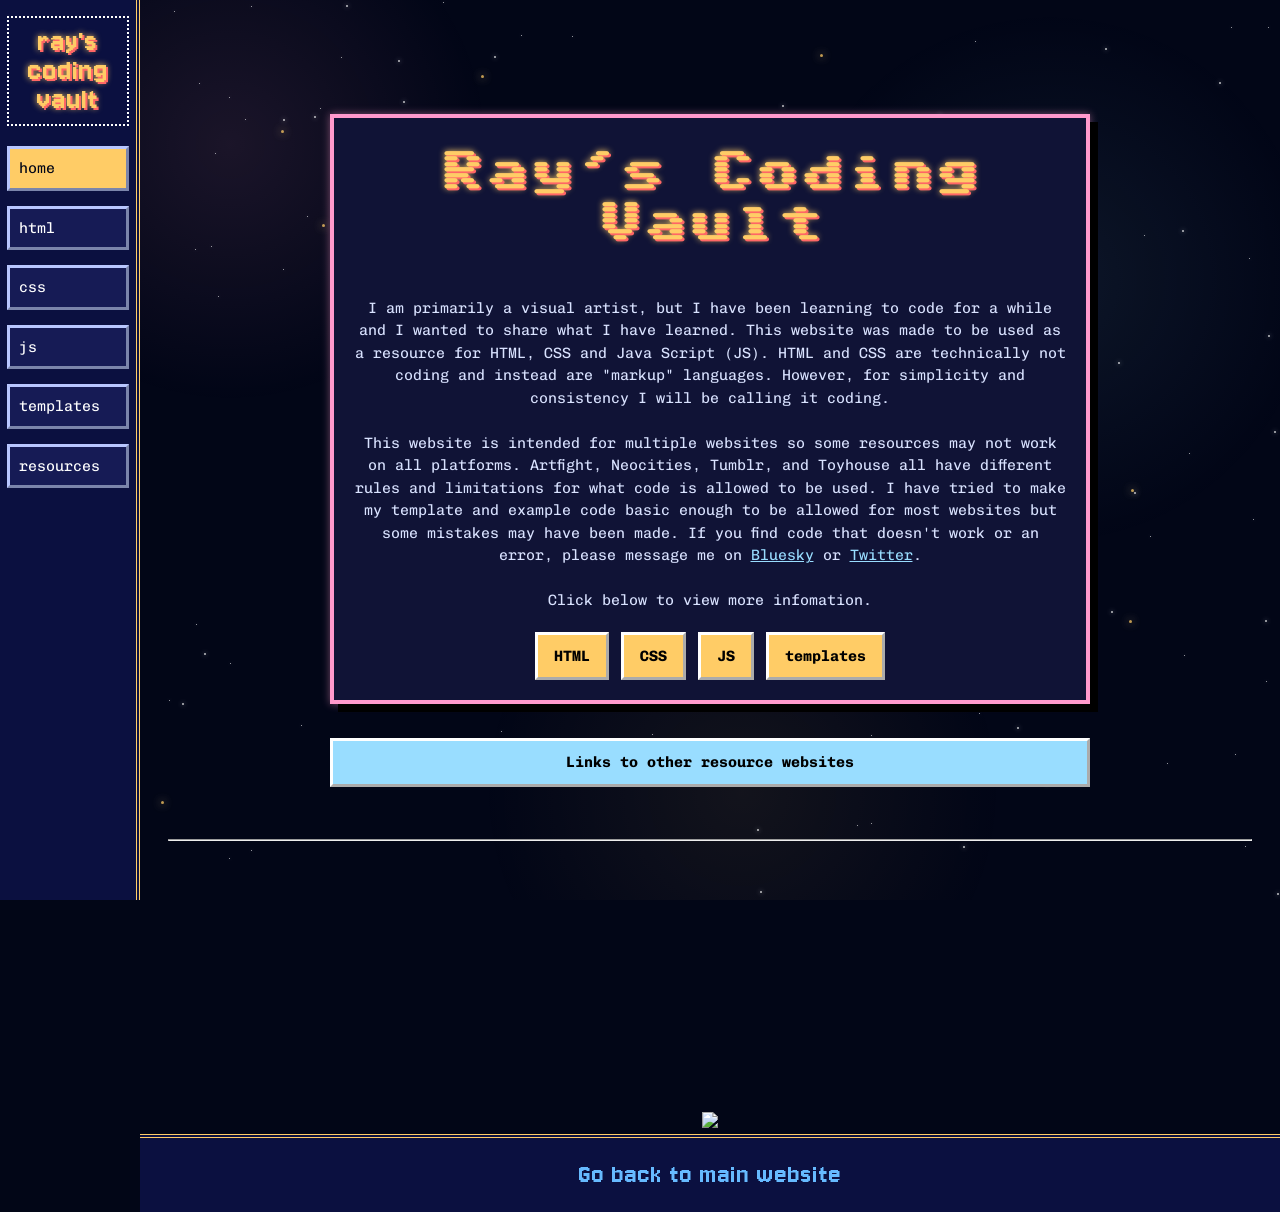
==== commit ea639d51: "commit" ====
--- a/index.html
+++ b/index.html
@@ -38,14 +38,14 @@
     <main>
       <section class="home-page">
         <div class="welcome-box">
-          <h1>Welcome to Ray's Coding Vault</h1>
+          <h1>Ray's Coding Vault</h1>
+          <br>
           <p class="subtitle">
-            My main passion is in visual art. However, over the years I have gained knowledge in coding and web design. I created this site to share what I've learned and to provide an easily accessable resource, or vault, for everyone to use in their coding projects. I specialize in front-end design mainly using HTML, CSS and JS.
-            
+I am primarily a visual artist, but I have been learning to code for a while and I wanted to share what I have learned. This website was made to be used as a resource for HTML, CSS and Java Script (JS). HTML and CSS are technically not coding and instead are "markup" languages. However, for simplicity and consistency I will be calling it coding.            
             <br><br>
-            This website is intended for multiple websites so some resources may not work on all platforms. Artfight, Neocities, Tumblr, and Toyhouse all have different rules and limitations for what code is allowed to be used. I have tried to make my code simple enough to be allowed for most websites but some mistakes may have been made. If you find code that doesn't workor an error, please message me on <a class="inline-links" href="https://bsky.app/profile/hanabihenki.bsky.social">Bluesky</a> or <a class="inline-links" href="https://x.com/azurazar">Twitter</a>.
+            This website is intended for multiple websites so some resources may not work on all platforms. Artfight, Neocities, Tumblr, and Toyhouse all have different rules and limitations for what code is allowed to be used. I have tried to make my template and example code basic enough to be allowed for most websites but some mistakes may have been made. If you find code that doesn't work or an error, please message me on <a class="inline-links" href="https://bsky.app/profile/hanabihenki.bsky.social">Bluesky</a> or <a class="inline-links" href="https://x.com/azurazar">Twitter</a>.
             <br><br>
-            click to view more infomation
+            Click below to view more infomation.
           </p>
 
           <div class="home-buttons">
@@ -55,7 +55,7 @@
             <a href="templates.html">templates</a>
           </div>
         </div>
-        <a class="resource-bar" href="resources.html">click to view a list of external resource websites</a>
+        <a class="resource-bar" href="resources.html">Links to other resource websites</a>
       </section>
       <br> <br>
 <hr>
@@ -68,15 +68,8 @@
 <a href="https://visitorbadge.io/status?path=https%3A%2F%2Fhanabihenki.github.io%2Fresources%2Findex.html"><img src="https://api.visitorbadge.io/api/visitors?path=https%3A%2F%2Fhanabihenki.github.io%2Fresources%2Findex.html&label=Total%20Visitors&labelColor=%23697689&countColor=%23263759&style=plastic" /></a>
 </center>
 
-    <footer>
-      <a href="https://hanabihenki.github.io/site/index.html">Go back to main website</a>
-    </footer>
+    <footer><a href="https://hanabihenki.github.io/site/index.html">Go back to main website</a></footer>
   </div>
-
-  <a class="back-to-top" href="#top" title="Back to top">
-    <i class="fa-solid fa-circle-arrow-up"></i>
-  </a>
-
   <script src="script.js"></script>
 </body>
-</html>
+</html>
--- a/style.css
+++ b/style.css
@@ -116,8 +116,8 @@
 .page-wrap {
   position: relative;
   z-index: 1;
-  margin-left: 170px;
-  width: calc(100% - 170px);
+  margin-left: 140px;
+  width: calc(100% - 140px);
   min-height: 100vh;
   display: flex;
   flex-direction: column;
@@ -146,11 +146,9 @@
   font-size: 44px;
   margin: 10px 0;
   color: #ffcc66;
-  
   line-height: 1.15;
   letter-spacing: 1px;
   text-shadow: #ff6666 2px 2px, #ffcc66 0 0 6px;
-
 }
 
 .subtitle {
@@ -408,11 +406,12 @@
 }
 
 footer {
+  margin-top: auto;
   text-align: center;
   padding: 16px;
   background: #0b1040;
   border-top: 4px double #ffcc66;
-  margin-left: -30px;
+  margin-left: 0;
   font-family: "Jersey 10", "Chivo Mono", "Courier New", monospace;
   font-size: 28px;
   letter-spacing: 1px;
@@ -625,4 +624,4 @@
     2px 2px #000000,
     0 0 8px #ff99cc,
     0 0 14px #ffcc66;
-}
+}
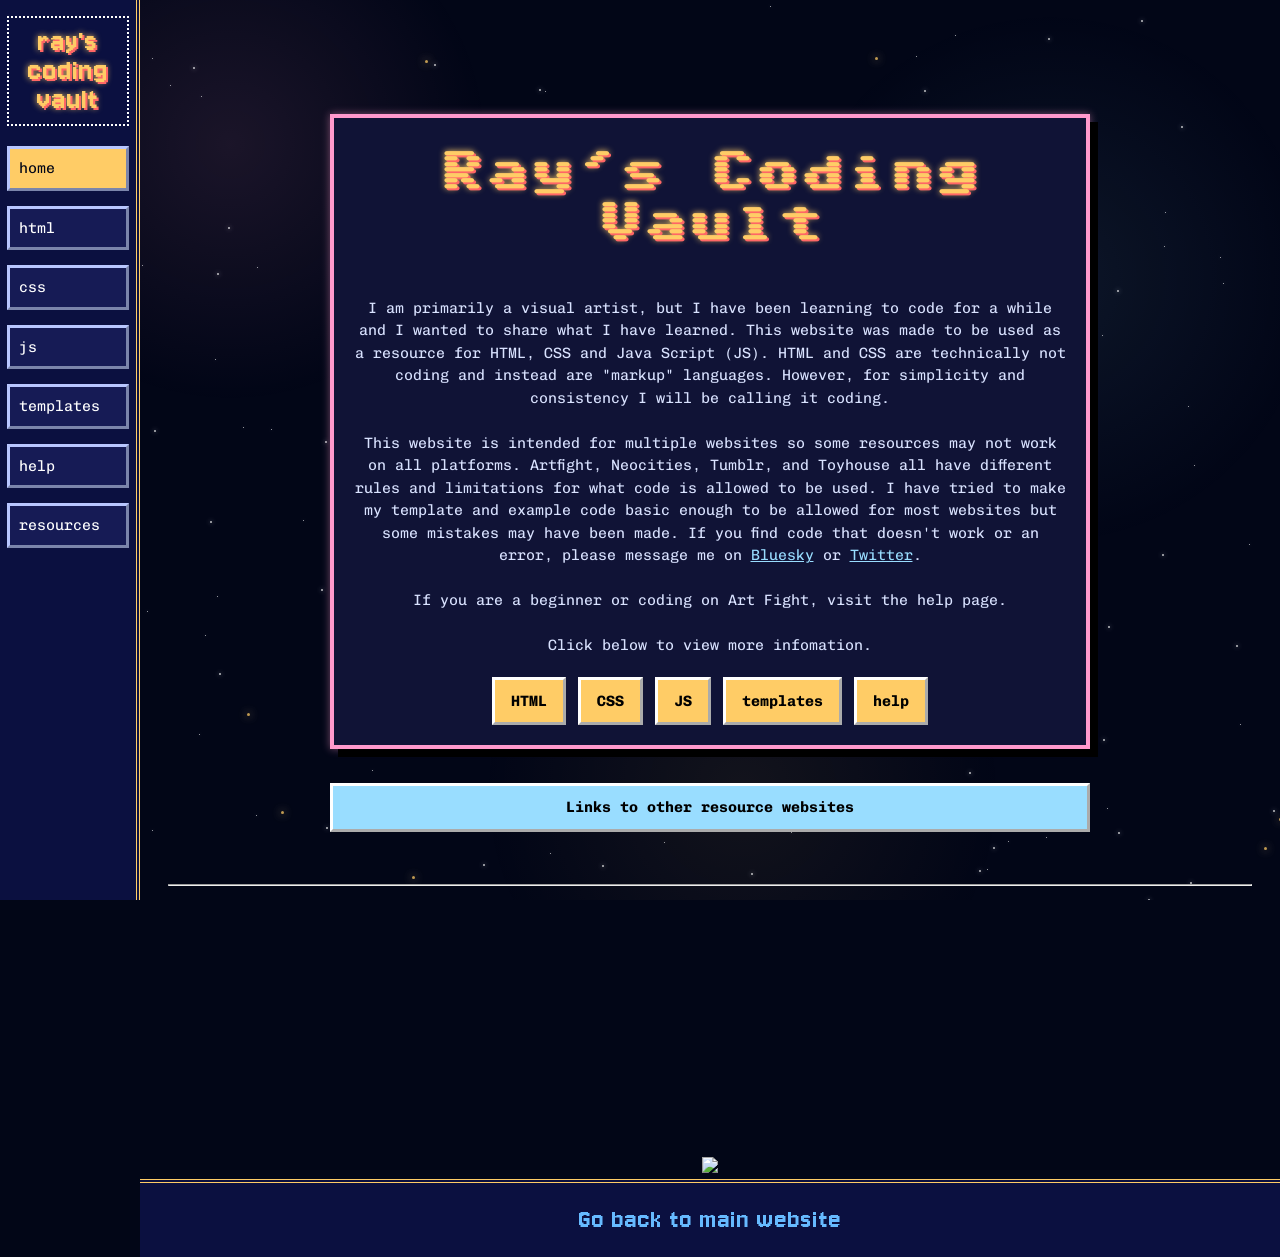
==== commit a5a3ffab: "commit" ====
--- a/index.html
+++ b/index.html
@@ -31,6 +31,7 @@
       <a class="" href="css.html">css</a>
       <a class="" href="js.html">js</a>
       <a class="" href="templates.html">templates</a>
+      <a class="" href="help.html">help</a>
       <a class="" href="resources.html">resources</a>
     </nav>
   </aside>
@@ -45,6 +46,9 @@
             <br><br>
             This website is intended for multiple websites so some resources may not work on all platforms. Artfight, Neocities, Tumblr, and Toyhouse all have different rules and limitations for what code is allowed to be used. I have tried to make my template and example code basic enough to be allowed for most websites but some mistakes may have been made. If you find code that doesn't work or an error, please message me on <a class="inline-links" href="https://bsky.app/profile/hanabihenki.bsky.social">Bluesky</a> or <a class="inline-links" href="https://x.com/azurazar">Twitter</a>.
             <br><br>
+If you are a beginner or coding on Art Fight, visit the help page.
+                        <br><br>
+
             Click below to view more infomation.
           </p>
 
@@ -53,6 +57,8 @@
             <a href="css.html">CSS</a>
             <a href="js.html">JS</a>
             <a href="templates.html">templates</a>
+                    <a href="help.html">help</a>
+
           </div>
         </div>
         <a class="resource-bar" href="resources.html">Links to other resource websites</a>
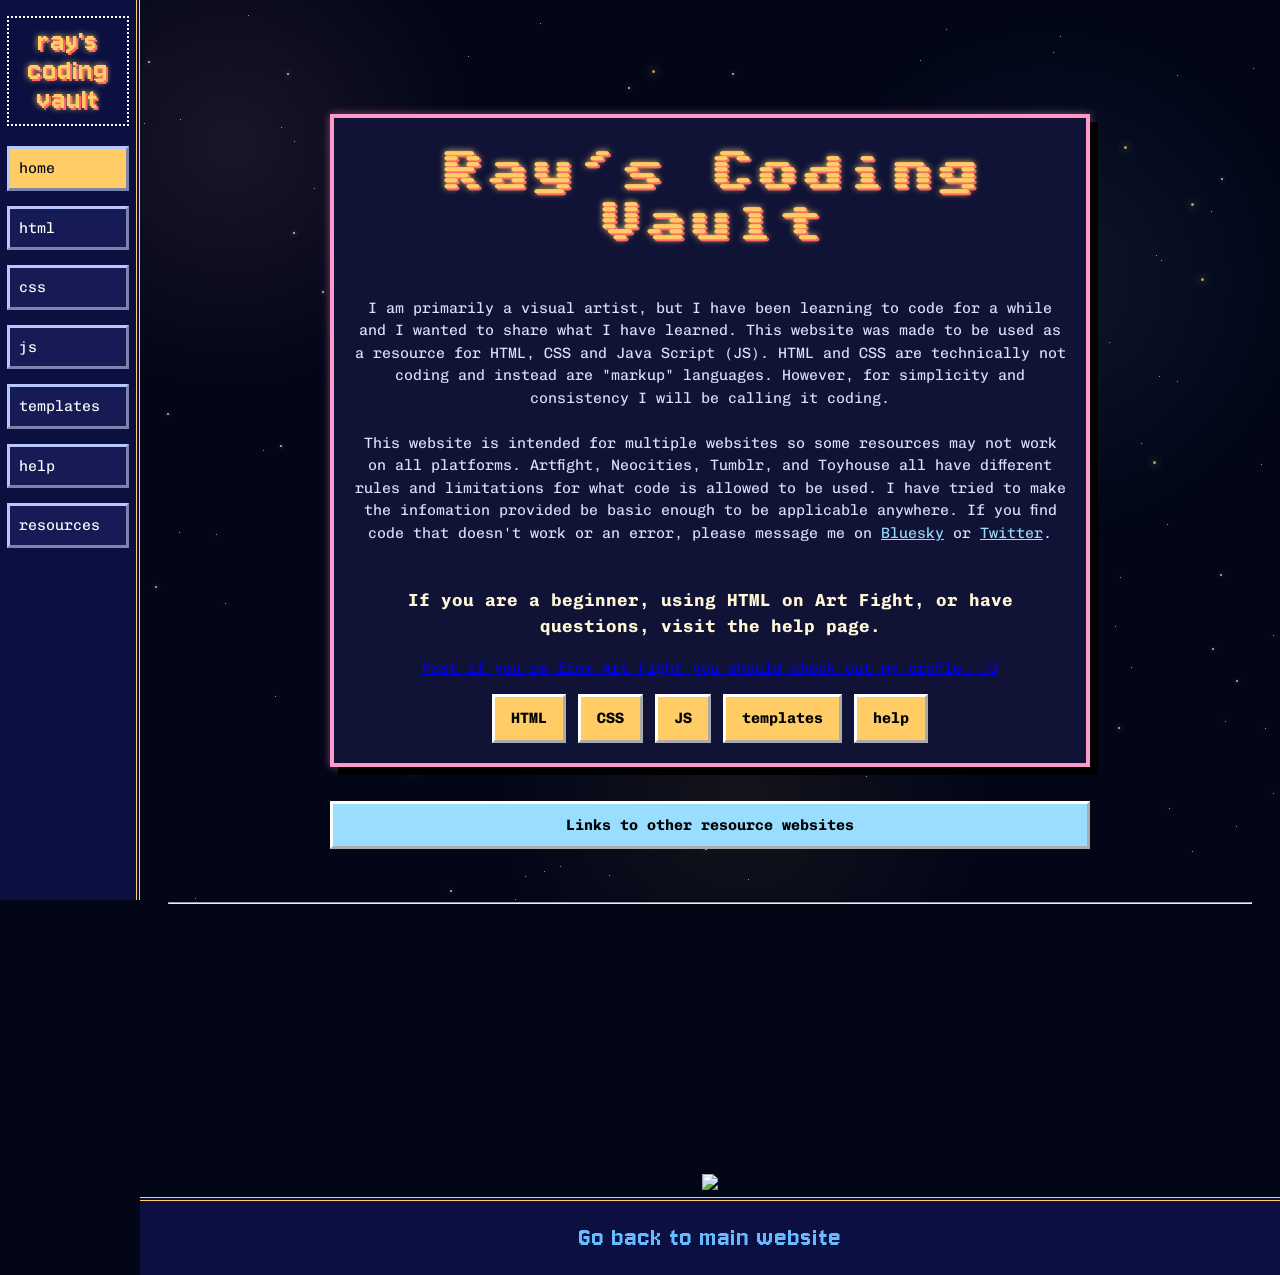
==== commit f37f47d9: "commit" ====
--- a/index.html
+++ b/index.html
@@ -44,12 +44,11 @@
           <p class="subtitle">
 I am primarily a visual artist, but I have been learning to code for a while and I wanted to share what I have learned. This website was made to be used as a resource for HTML, CSS and Java Script (JS). HTML and CSS are technically not coding and instead are "markup" languages. However, for simplicity and consistency I will be calling it coding.            
             <br><br>
-            This website is intended for multiple websites so some resources may not work on all platforms. Artfight, Neocities, Tumblr, and Toyhouse all have different rules and limitations for what code is allowed to be used. I have tried to make my template and example code basic enough to be allowed for most websites but some mistakes may have been made. If you find code that doesn't work or an error, please message me on <a class="inline-links" href="https://bsky.app/profile/hanabihenki.bsky.social">Bluesky</a> or <a class="inline-links" href="https://x.com/azurazar">Twitter</a>.
-            <br><br>
-If you are a beginner or coding on Art Fight, visit the help page.
-                        <br><br>
-
-            Click below to view more infomation.
+            This website is intended for multiple websites so some resources may not work on all platforms. Artfight, Neocities, Tumblr, and Toyhouse all have different rules and limitations for what code is allowed to be used. I have tried to make the infomation provided be basic enough to be applicable anywhere. If you find code that doesn't work or an error, please message me on <a class="inline-links" href="https://bsky.app/profile/hanabihenki.bsky.social">Bluesky</a> or <a class="inline-links" href="https://x.com/azurazar">Twitter</a>.
+            <br><br><h3>
+If you are a beginner, using HTML on Art Fight, or have questions, visit the help page.
+                        <br></h3>
+<a href="https://artfight.net/~Azura-Zar">Psst if you're from Art Fight you should check out my profile. :3</a>
           </p>
 
           <div class="home-buttons">
--- a/style.css
+++ b/style.css
@@ -624,4 +624,21 @@
     2px 2px #000000,
     0 0 8px #ff99cc,
     0 0 14px #ffcc66;
+}
+
+.help-box h2,
+.help-box h3 {
+  color: #ffcc66;
+  text-shadow:
+    2px 2px #000000,
+    0 0 4px #ffcc66;
+}
+.help-box {
+  border-color: #ff99cc;
+}
+
+.help-mini-box {
+  background: #0b1040;
+  border: 2px dotted #ff99cc;
+  padding: 14px;
 }
